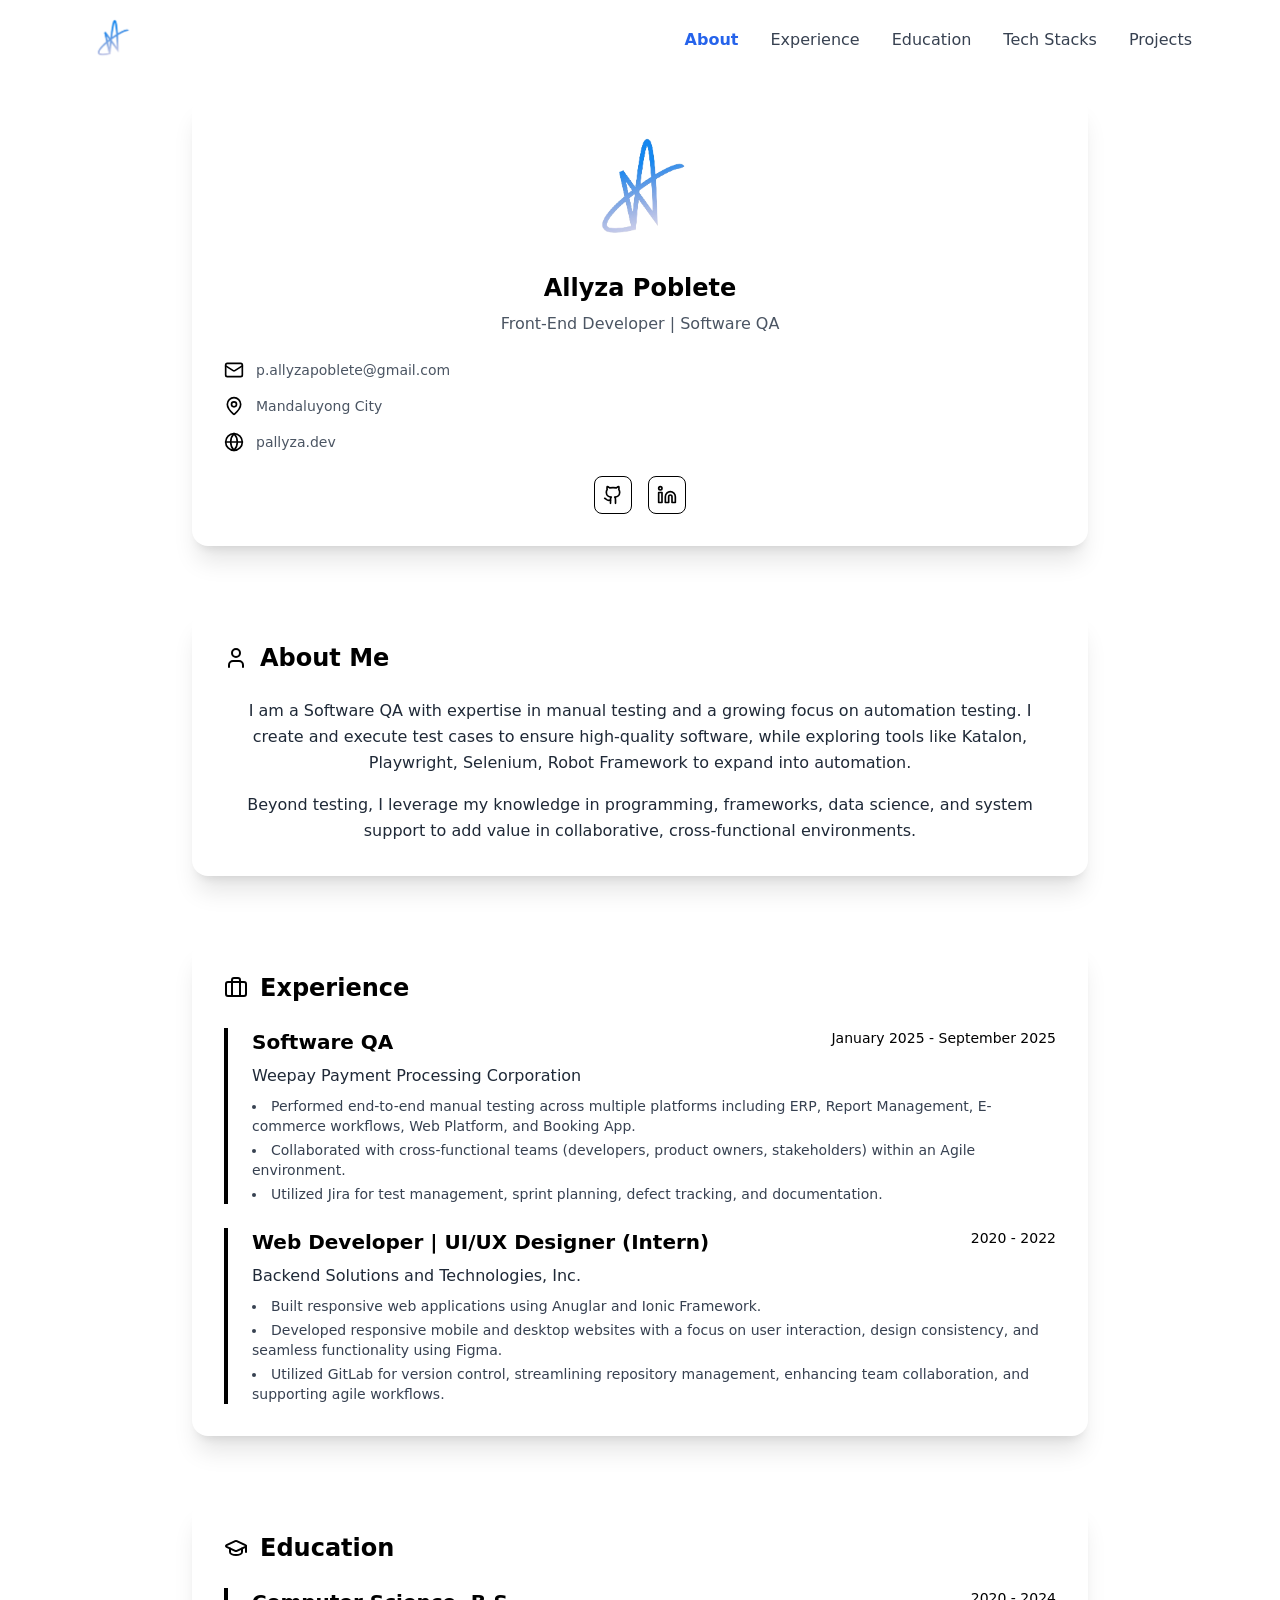
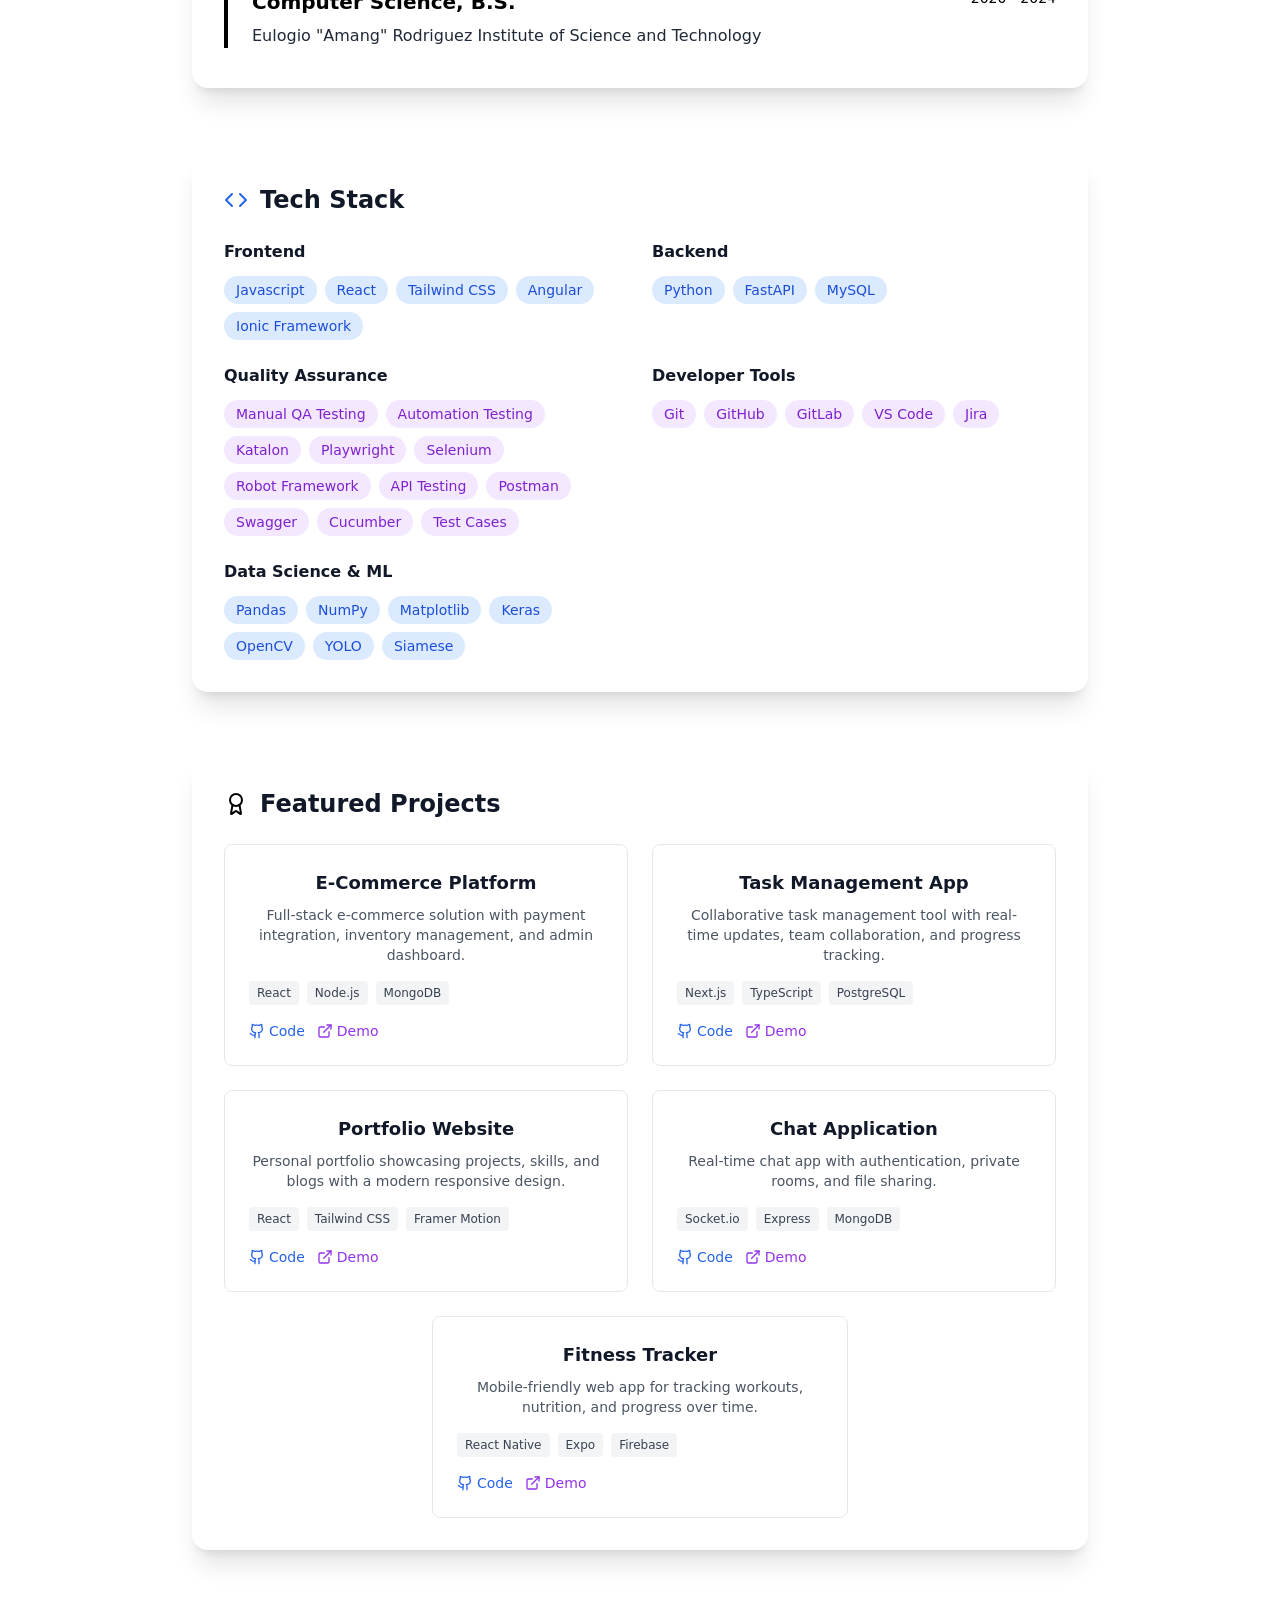
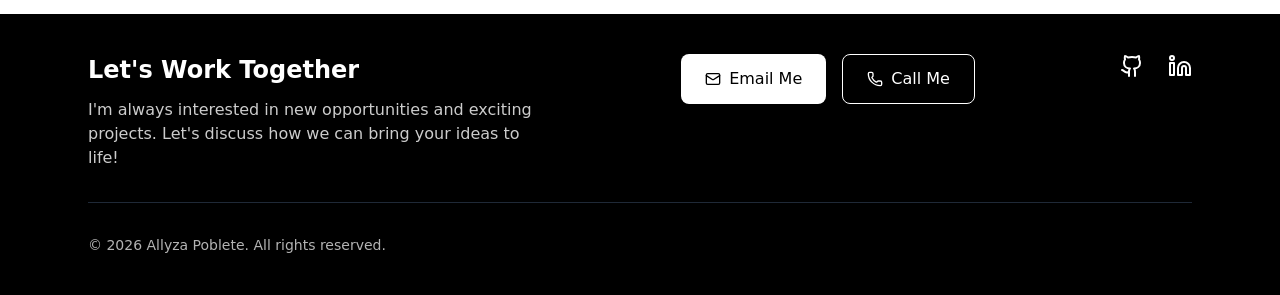
==== index.html @ 2d526568 "Deploy from GitLab CI" ====
<!doctype html><html lang="en"><head><meta charset="utf-8"/><link rel="icon" href="/favicon.ico"/><meta name="viewport" content="width=device-width,initial-scale=1"/><meta name="theme-color" content="#000000"/><meta name="description" content="Web site created using create-react-app"/><link rel="apple-touch-icon" href="/logo192.png"/><link rel="manifest" href="/manifest.json"/><title>Allyza Poblete</title><script defer="defer" src="/static/js/main.31fe5036.js"></script><link href="/static/css/main.6e506862.css" rel="stylesheet"></head><body><noscript>You need to enable JavaScript to run this app.</noscript><div id="root"></div></body></html>
---- static/css/main.6e506862.css ----
*,:after,:before{--tw-border-spacing-x:0;--tw-border-spacing-y:0;--tw-translate-x:0;--tw-translate-y:0;--tw-rotate:0;--tw-skew-x:0;--tw-skew-y:0;--tw-scale-x:1;--tw-scale-y:1;--tw-pan-x: ;--tw-pan-y: ;--tw-pinch-zoom: ;--tw-scroll-snap-strictness:proximity;--tw-gradient-from-position: ;--tw-gradient-via-position: ;--tw-gradient-to-position: ;--tw-ordinal: ;--tw-slashed-zero: ;--tw-numeric-figure: ;--tw-numeric-spacing: ;--tw-numeric-fraction: ;--tw-ring-inset: ;--tw-ring-offset-width:0px;--tw-ring-offset-color:#fff;--tw-ring-color:#3b82f680;--tw-ring-offset-shadow:0 0 #0000;--tw-ring-shadow:0 0 #0000;--tw-shadow:0 0 #0000;--tw-shadow-colored:0 0 #0000;--tw-blur: ;--tw-brightness: ;--tw-contrast: ;--tw-grayscale: ;--tw-hue-rotate: ;--tw-invert: ;--tw-saturate: ;--tw-sepia: ;--tw-drop-shadow: ;--tw-backdrop-blur: ;--tw-backdrop-brightness: ;--tw-backdrop-contrast: ;--tw-backdrop-grayscale: ;--tw-backdrop-hue-rotate: ;--tw-backdrop-invert: ;--tw-backdrop-opacity: ;--tw-backdrop-saturate: ;--tw-backdrop-sepia: ;--tw-contain-size: ;--tw-contain-layout: ;--tw-contain-paint: ;--tw-contain-style: }::backdrop{--tw-border-spacing-x:0;--tw-border-spacing-y:0;--tw-translate-x:0;--tw-translate-y:0;--tw-rotate:0;--tw-skew-x:0;--tw-skew-y:0;--tw-scale-x:1;--tw-scale-y:1;--tw-pan-x: ;--tw-pan-y: ;--tw-pinch-zoom: ;--tw-scroll-snap-strictness:proximity;--tw-gradient-from-position: ;--tw-gradient-via-position: ;--tw-gradient-to-position: ;--tw-ordinal: ;--tw-slashed-zero: ;--tw-numeric-figure: ;--tw-numeric-spacing: ;--tw-numeric-fraction: ;--tw-ring-inset: ;--tw-ring-offset-width:0px;--tw-ring-offset-color:#fff;--tw-ring-color:#3b82f680;--tw-ring-offset-shadow:0 0 #0000;--tw-ring-shadow:0 0 #0000;--tw-shadow:0 0 #0000;--tw-shadow-colored:0 0 #0000;--tw-blur: ;--tw-brightness: ;--tw-contrast: ;--tw-grayscale: ;--tw-hue-rotate: ;--tw-invert: ;--tw-saturate: ;--tw-sepia: ;--tw-drop-shadow: ;--tw-backdrop-blur: ;--tw-backdrop-brightness: ;--tw-backdrop-contrast: ;--tw-backdrop-grayscale: ;--tw-backdrop-hue-rotate: ;--tw-backdrop-invert: ;--tw-backdrop-opacity: ;--tw-backdrop-saturate: ;--tw-backdrop-sepia: ;--tw-contain-size: ;--tw-contain-layout: ;--tw-contain-paint: ;--tw-contain-style: }/*
! tailwindcss v3.4.17 | MIT License | https://tailwindcss.com
*/*,:after,:before{border:0 solid #e5e7eb;box-sizing:border-box}:after,:before{--tw-content:""}:host,html{-webkit-text-size-adjust:100%;font-feature-settings:normal;-webkit-tap-highlight-color:transparent;font-family:ui-sans-serif,system-ui,sans-serif,Apple Color Emoji,Segoe UI Emoji,Segoe UI Symbol,Noto Color Emoji;font-variation-settings:normal;line-height:1.5;tab-size:4}body{line-height:inherit;margin:0}hr{border-top-width:1px;color:inherit;height:0}abbr:where([title]){-webkit-text-decoration:underline dotted;text-decoration:underline dotted}h1,h2,h3,h4,h5,h6{font-size:inherit;font-weight:inherit}a{color:inherit;text-decoration:inherit}b,strong{font-weight:bolder}code,kbd,pre,samp{font-feature-settings:normal;font-family:ui-monospace,SFMono-Regular,Menlo,Monaco,Consolas,Liberation Mono,Courier New,monospace;font-size:1em;font-variation-settings:normal}small{font-size:80%}sub,sup{font-size:75%;line-height:0;position:relative;vertical-align:initial}sub{bottom:-.25em}sup{top:-.5em}table{border-collapse:collapse;border-color:inherit;text-indent:0}button,input,optgroup,select,textarea{font-feature-settings:inherit;color:inherit;font-family:inherit;font-size:100%;font-variation-settings:inherit;font-weight:inherit;letter-spacing:inherit;line-height:inherit;margin:0;padding:0}button,select{text-transform:none}button,input:where([type=button]),input:where([type=reset]),input:where([type=submit]){-webkit-appearance:button;background-color:initial;background-image:none}:-moz-focusring{outline:auto}:-moz-ui-invalid{box-shadow:none}progress{vertical-align:initial}::-webkit-inner-spin-button,::-webkit-outer-spin-button{height:auto}[type=search]{-webkit-appearance:textfield;outline-offset:-2px}::-webkit-search-decoration{-webkit-appearance:none}::-webkit-file-upload-button{-webkit-appearance:button;font:inherit}summary{display:list-item}blockquote,dd,dl,figure,h1,h2,h3,h4,h5,h6,hr,p,pre{margin:0}fieldset{margin:0}fieldset,legend{padding:0}menu,ol,ul{list-style:none;margin:0;padding:0}dialog{padding:0}textarea{resize:vertical}input::placeholder,textarea::placeholder{color:#9ca3af;opacity:1}[role=button],button{cursor:pointer}:disabled{cursor:default}audio,canvas,embed,iframe,img,object,svg,video{display:block;vertical-align:middle}img,video{height:auto;max-width:100%}[hidden]:where(:not([hidden=until-found])){display:none}.fixed{position:fixed}.top-0{top:0}.z-50{z-index:50}.mx-auto{margin-left:auto;margin-right:auto}.my-8{margin-bottom:2rem;margin-top:2rem}.mb-2{margin-bottom:.5rem}.mb-3{margin-bottom:.75rem}.mb-4{margin-bottom:1rem}.mb-6{margin-bottom:1.5rem}.mt-4{margin-top:1rem}.mt-6{margin-top:1.5rem}.flex{display:flex}.grid{display:grid}.hidden{display:none}.h-12{height:3rem}.h-32{height:8rem}.h-4{height:1rem}.h-5{height:1.25rem}.h-6{height:1.5rem}.h-full{height:100%}.min-h-screen{min-height:100vh}.w-32{width:8rem}.w-4{width:1rem}.w-5{width:1.25rem}.w-6{width:1.5rem}.w-auto{width:auto}.w-full{width:100%}.max-w-4xl{max-width:56rem}.max-w-6xl{max-width:72rem}.max-w-md{max-width:28rem}.list-inside{list-style-position:inside}.list-disc{list-style-type:disc}.flex-col{flex-direction:column}.flex-wrap{flex-wrap:wrap}.items-start{align-items:flex-start}.items-center{align-items:center}.justify-center{justify-content:center}.justify-between{justify-content:space-between}.gap-2{gap:.5rem}.gap-4{gap:1rem}.gap-6{gap:1.5rem}.gap-8{gap:2rem}.space-x-1>:not([hidden])~:not([hidden]){--tw-space-x-reverse:0;margin-left:calc(.25rem*(1 - var(--tw-space-x-reverse)));margin-right:calc(.25rem*var(--tw-space-x-reverse))}.space-x-2>:not([hidden])~:not([hidden]){--tw-space-x-reverse:0;margin-left:calc(.5rem*(1 - var(--tw-space-x-reverse)));margin-right:calc(.5rem*var(--tw-space-x-reverse))}.space-x-3>:not([hidden])~:not([hidden]){--tw-space-x-reverse:0;margin-left:calc(.75rem*(1 - var(--tw-space-x-reverse)));margin-right:calc(.75rem*var(--tw-space-x-reverse))}.space-x-4>:not([hidden])~:not([hidden]){--tw-space-x-reverse:0;margin-left:calc(1rem*(1 - var(--tw-space-x-reverse)));margin-right:calc(1rem*var(--tw-space-x-reverse))}.space-x-6>:not([hidden])~:not([hidden]){--tw-space-x-reverse:0;margin-left:calc(1.5rem*(1 - var(--tw-space-x-reverse)));margin-right:calc(1.5rem*var(--tw-space-x-reverse))}.space-x-8>:not([hidden])~:not([hidden]){--tw-space-x-reverse:0;margin-left:calc(2rem*(1 - var(--tw-space-x-reverse)));margin-right:calc(2rem*var(--tw-space-x-reverse))}.space-y-1>:not([hidden])~:not([hidden]){--tw-space-y-reverse:0;margin-bottom:calc(.25rem*var(--tw-space-y-reverse));margin-top:calc(.25rem*(1 - var(--tw-space-y-reverse)))}.space-y-16>:not([hidden])~:not([hidden]){--tw-space-y-reverse:0;margin-bottom:calc(4rem*var(--tw-space-y-reverse));margin-top:calc(4rem*(1 - var(--tw-space-y-reverse)))}.space-y-4>:not([hidden])~:not([hidden]){--tw-space-y-reverse:0;margin-bottom:calc(1rem*var(--tw-space-y-reverse));margin-top:calc(1rem*(1 - var(--tw-space-y-reverse)))}.space-y-6>:not([hidden])~:not([hidden]){--tw-space-y-reverse:0;margin-bottom:calc(1.5rem*var(--tw-space-y-reverse));margin-top:calc(1.5rem*(1 - var(--tw-space-y-reverse)))}.overflow-hidden{overflow:hidden}.rounded{border-radius:.25rem}.rounded-2xl{border-radius:1rem}.rounded-full{border-radius:9999px}.rounded-lg{border-radius:.5rem}.border{border-width:1px}.border-l-4{border-left-width:4px}.border-t{border-top-width:1px}.border-black{--tw-border-opacity:1;border-color:#000;border-color:rgb(0 0 0/var(--tw-border-opacity,1))}.border-gray-200{--tw-border-opacity:1;border-color:#e5e7eb;border-color:rgb(229 231 235/var(--tw-border-opacity,1))}.border-gray-800{--tw-border-opacity:1;border-color:#1f2937;border-color:rgb(31 41 55/var(--tw-border-opacity,1))}.border-white{--tw-border-opacity:1;border-color:#fff;border-color:rgb(255 255 255/var(--tw-border-opacity,1))}.bg-black{--tw-bg-opacity:1;background-color:#000;background-color:rgb(0 0 0/var(--tw-bg-opacity,1))}.bg-blue-100{--tw-bg-opacity:1;background-color:#dbeafe;background-color:rgb(219 234 254/var(--tw-bg-opacity,1))}.bg-gray-100{--tw-bg-opacity:1;background-color:#f3f4f6;background-color:rgb(243 244 246/var(--tw-bg-opacity,1))}.bg-purple-100{--tw-bg-opacity:1;background-color:#f3e8ff;background-color:rgb(243 232 255/var(--tw-bg-opacity,1))}.bg-transparent{background-color:initial}.bg-white{--tw-bg-opacity:1;background-color:#fff;background-color:rgb(255 255 255/var(--tw-bg-opacity,1))}.bg-white\/90{background-color:#ffffffe6}.object-cover{object-fit:cover}.p-2{padding:.5rem}.p-4{padding:1rem}.p-6{padding:1.5rem}.p-8{padding:2rem}.px-2{padding-left:.5rem;padding-right:.5rem}.px-3{padding-left:.75rem;padding-right:.75rem}.px-6{padding-left:1.5rem;padding-right:1.5rem}.py-1{padding-bottom:.25rem;padding-top:.25rem}.py-10{padding-bottom:2.5rem;padding-top:2.5rem}.py-3{padding-bottom:.75rem;padding-top:.75rem}.py-4{padding-bottom:1rem;padding-top:1rem}.pb-16{padding-bottom:4rem}.pl-6{padding-left:1.5rem}.pt-24{padding-top:6rem}.text-left{text-align:left}.text-center{text-align:center}.text-2xl{font-size:1.5rem;line-height:2rem}.text-lg{font-size:1.125rem;line-height:1.75rem}.text-sm{font-size:.875rem;line-height:1.25rem}.text-xl{font-size:1.25rem;line-height:1.75rem}.text-xs{font-size:.75rem;line-height:1rem}.font-bold{font-weight:700}.font-medium{font-weight:500}.font-semibold{font-weight:600}.capitalize{text-transform:capitalize}.leading-relaxed{line-height:1.625}.text-black{--tw-text-opacity:1;color:#000;color:rgb(0 0 0/var(--tw-text-opacity,1))}.text-blue-600{--tw-text-opacity:1;color:#2563eb;color:rgb(37 99 235/var(--tw-text-opacity,1))}.text-blue-700{--tw-text-opacity:1;color:#1d4ed8;color:rgb(29 78 216/var(--tw-text-opacity,1))}.text-gray-600{--tw-text-opacity:1;color:#4b5563;color:rgb(75 85 99/var(--tw-text-opacity,1))}.text-gray-700{--tw-text-opacity:1;color:#374151;color:rgb(55 65 81/var(--tw-text-opacity,1))}.text-gray-800{--tw-text-opacity:1;color:#1f2937;color:rgb(31 41 55/var(--tw-text-opacity,1))}.text-gray-900{--tw-text-opacity:1;color:#111827;color:rgb(17 24 39/var(--tw-text-opacity,1))}.text-purple-600{--tw-text-opacity:1;color:#9333ea;color:rgb(147 51 234/var(--tw-text-opacity,1))}.text-purple-700{--tw-text-opacity:1;color:#7e22ce;color:rgb(126 34 206/var(--tw-text-opacity,1))}.text-white{--tw-text-opacity:1;color:#fff;color:rgb(255 255 255/var(--tw-text-opacity,1))}.opacity-70{opacity:.7}.opacity-80{opacity:.8}.shadow-lg{--tw-shadow:0 10px 15px -3px #0000001a,0 4px 6px -4px #0000001a;--tw-shadow-colored:0 10px 15px -3px var(--tw-shadow-color),0 4px 6px -4px var(--tw-shadow-color)}.shadow-lg,.shadow-xl{box-shadow:0 0 #0000,0 0 #0000,var(--tw-shadow);box-shadow:var(--tw-ring-offset-shadow,0 0 #0000),var(--tw-ring-shadow,0 0 #0000),var(--tw-shadow)}.shadow-xl{--tw-shadow:0 20px 25px -5px #0000001a,0 8px 10px -6px #0000001a;--tw-shadow-colored:0 20px 25px -5px var(--tw-shadow-color),0 8px 10px -6px var(--tw-shadow-color)}.backdrop-blur-md{--tw-backdrop-blur:blur(12px);-webkit-backdrop-filter:var(--tw-backdrop-blur) var(--tw-backdrop-brightness) var(--tw-backdrop-contrast) var(--tw-backdrop-grayscale) var(--tw-backdrop-hue-rotate) var(--tw-backdrop-invert) var(--tw-backdrop-opacity) var(--tw-backdrop-saturate) var(--tw-backdrop-sepia);backdrop-filter:var(--tw-backdrop-blur) var(--tw-backdrop-brightness) var(--tw-backdrop-contrast) var(--tw-backdrop-grayscale) var(--tw-backdrop-hue-rotate) var(--tw-backdrop-invert) var(--tw-backdrop-opacity) var(--tw-backdrop-saturate) var(--tw-backdrop-sepia)}.transition-all{transition-duration:.15s;transition-property:all;transition-timing-function:cubic-bezier(.4,0,.2,1)}.transition-colors{transition-duration:.15s;transition-property:color,background-color,border-color,fill,stroke,-webkit-text-decoration-color;transition-property:color,background-color,border-color,text-decoration-color,fill,stroke;transition-property:color,background-color,border-color,text-decoration-color,fill,stroke,-webkit-text-decoration-color;transition-timing-function:cubic-bezier(.4,0,.2,1)}.transition-shadow{transition-duration:.15s;transition-property:box-shadow;transition-timing-function:cubic-bezier(.4,0,.2,1)}.duration-300{transition-duration:.3s}.hover\:bg-black:hover{--tw-bg-opacity:1;background-color:#000;background-color:rgb(0 0 0/var(--tw-bg-opacity,1))}.hover\:bg-gray-100:hover{--tw-bg-opacity:1;background-color:#f3f4f6;background-color:rgb(243 244 246/var(--tw-bg-opacity,1))}.hover\:bg-gray-200:hover{--tw-bg-opacity:1;background-color:#e5e7eb;background-color:rgb(229 231 235/var(--tw-bg-opacity,1))}.hover\:bg-white:hover{--tw-bg-opacity:1;background-color:#fff;background-color:rgb(255 255 255/var(--tw-bg-opacity,1))}.hover\:text-black:hover{--tw-text-opacity:1;color:#000;color:rgb(0 0 0/var(--tw-text-opacity,1))}.hover\:text-blue-600:hover{--tw-text-opacity:1;color:#2563eb;color:rgb(37 99 235/var(--tw-text-opacity,1))}.hover\:text-blue-700:hover{--tw-text-opacity:1;color:#1d4ed8;color:rgb(29 78 216/var(--tw-text-opacity,1))}.hover\:text-gray-400:hover{--tw-text-opacity:1;color:#9ca3af;color:rgb(156 163 175/var(--tw-text-opacity,1))}.hover\:text-purple-700:hover{--tw-text-opacity:1;color:#7e22ce;color:rgb(126 34 206/var(--tw-text-opacity,1))}.hover\:text-white:hover{--tw-text-opacity:1;color:#fff;color:rgb(255 255 255/var(--tw-text-opacity,1))}.hover\:shadow-lg:hover{--tw-shadow:0 10px 15px -3px #0000001a,0 4px 6px -4px #0000001a;--tw-shadow-colored:0 10px 15px -3px var(--tw-shadow-color),0 4px 6px -4px var(--tw-shadow-color);box-shadow:0 0 #0000,0 0 #0000,var(--tw-shadow);box-shadow:var(--tw-ring-offset-shadow,0 0 #0000),var(--tw-ring-shadow,0 0 #0000),var(--tw-shadow)}@media (min-width:640px){.sm\:flex-row{flex-direction:row}.sm\:items-start{align-items:flex-start}.sm\:justify-between{justify-content:space-between}}@media (min-width:768px){.md\:col-span-2{grid-column:span 2/span 2}.md\:mx-auto{margin-left:auto;margin-right:auto}.md\:flex{display:flex}.md\:hidden{display:none}.md\:w-1\/2{width:50%}.md\:grid-cols-2{grid-template-columns:repeat(2,minmax(0,1fr))}.md\:flex-row{flex-direction:row}.md\:items-start{align-items:flex-start}.md\:text-left{text-align:left}}.App{background-color:#fff;color:#000;min-height:100vh;text-align:center}.App-logo{height:40vmin;pointer-events:none}@media (prefers-reduced-motion:no-preference){.App-logo{animation:App-logo-spin 20s linear infinite}}@keyframes App-logo-spin{0%{transform:rotate(0deg)}to{transform:rotate(1turn)}}
/*# sourceMappingURL=main.6e506862.css.map*/
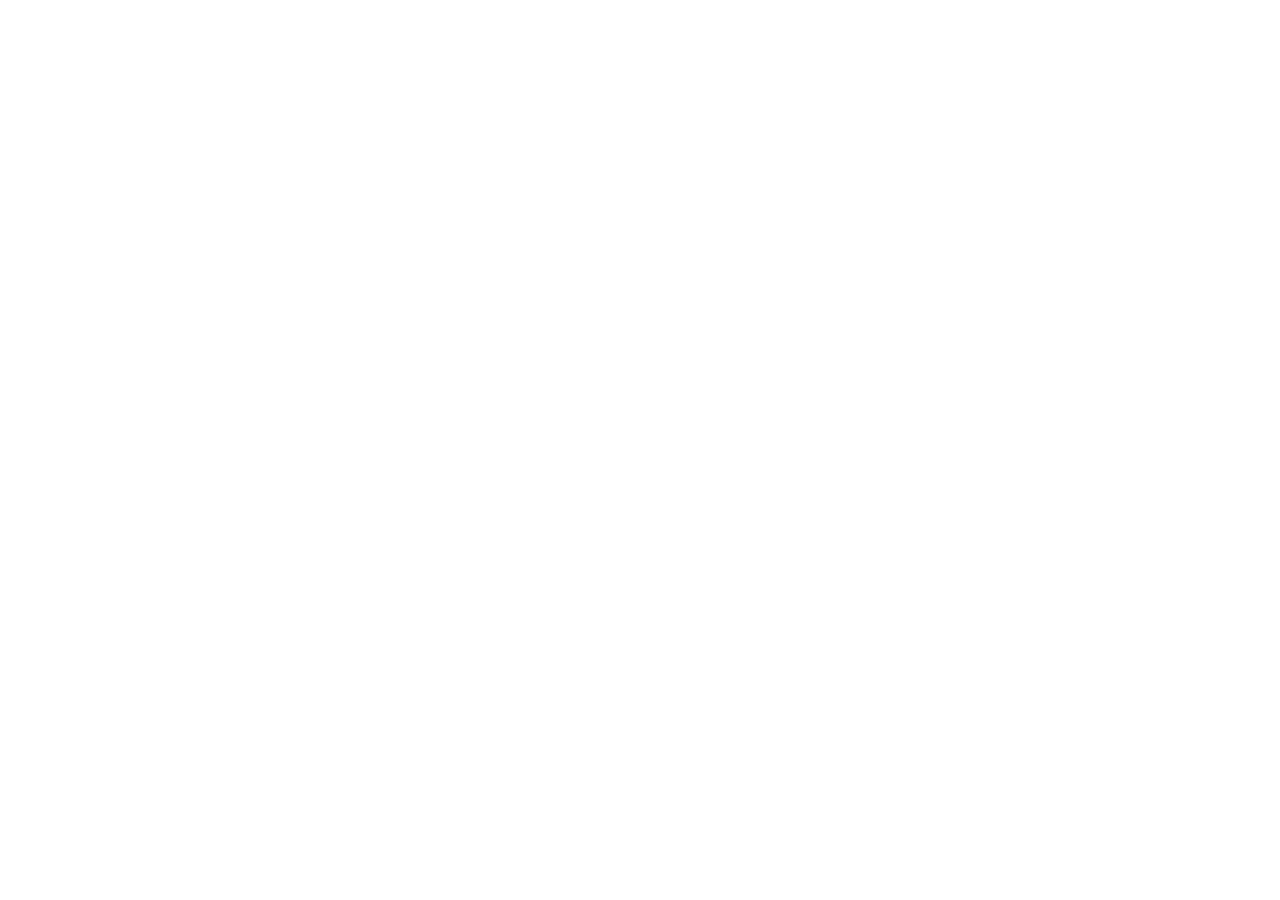
==== commit 6e610e12: "Deploy from GitLab CI" ====
--- a/index.html
+++ b/index.html
@@ -1 +1 @@
-<!doctype html><html lang="en"><head><meta charset="utf-8"/><link rel="icon" href="/favicon.ico"/><meta name="viewport" content="width=device-width,initial-scale=1"/><meta name="theme-color" content="#000000"/><meta name="description" content="Web site created using create-react-app"/><link rel="apple-touch-icon" href="/logo192.png"/><link rel="manifest" href="/manifest.json"/><title>Allyza Poblete</title><script defer="defer" src="/static/js/main.31fe5036.js"></script><link href="/static/css/main.6e506862.css" rel="stylesheet"></head><body><noscript>You need to enable JavaScript to run this app.</noscript><div id="root"></div></body></html>+<!doctype html><html lang="en"><head><meta charset="utf-8"/><link rel="icon" href="/aeportfolio/favicon.ico"/><meta name="viewport" content="width=device-width,initial-scale=1"/><meta name="theme-color" content="#000000"/><meta name="description" content="Web site created using create-react-app"/><link rel="apple-touch-icon" href="/aeportfolio/logo192.png"/><link rel="manifest" href="/aeportfolio/manifest.json"/><title>Allyza Poblete</title><script defer="defer" src="/aeportfolio/static/js/main.d8131a15.js"></script><link href="/aeportfolio/static/css/main.6e506862.css" rel="stylesheet"></head><body><noscript>You need to enable JavaScript to run this app.</noscript><div id="root"></div></body></html>
